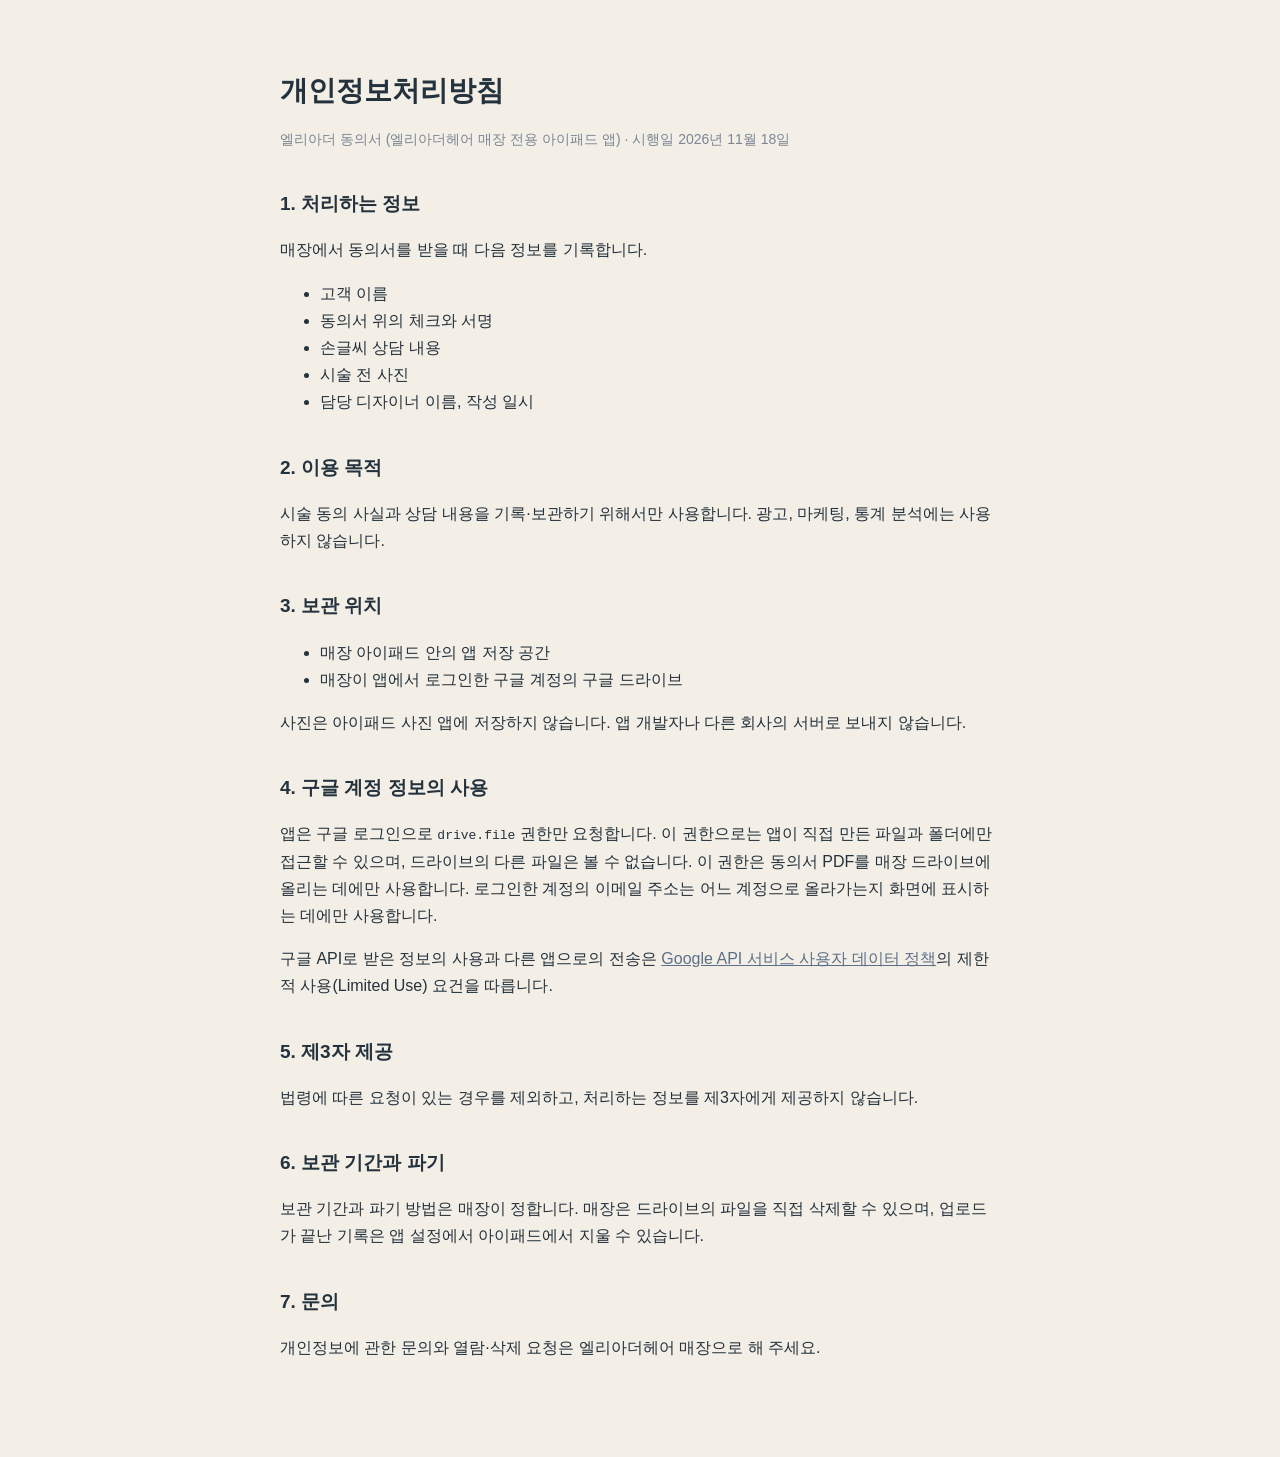
==== privacy.html @ 51c702b4 "Add files via upload" ====
<!doctype html>
<html lang="ko">
<head><meta charset="utf-8"><meta name="viewport" content="width=device-width, initial-scale=1">
<title>개인정보처리방침 – 엘리아더 동의서</title><link rel="stylesheet" href="style.css"></head>
<body><main>
<h1>개인정보처리방침</h1>
<p class="muted">엘리아더 동의서 (엘리아더헤어 매장 전용 아이패드 앱) · 시행일 2026년 11월 18일</p>

<h2>1. 처리하는 정보</h2>
<p>매장에서 동의서를 받을 때 다음 정보를 기록합니다.</p>
<ul>
<li>고객 이름</li>
<li>동의서 위의 체크와 서명</li>
<li>손글씨 상담 내용</li>
<li>시술 전 사진</li>
<li>담당 디자이너 이름, 작성 일시</li>
</ul>

<h2>2. 이용 목적</h2>
<p>시술 동의 사실과 상담 내용을 기록·보관하기 위해서만 사용합니다. 광고, 마케팅, 통계 분석에는 사용하지 않습니다.</p>

<h2>3. 보관 위치</h2>
<ul>
<li>매장 아이패드 안의 앱 저장 공간</li>
<li>매장이 앱에서 로그인한 구글 계정의 구글 드라이브</li>
</ul>
<p>사진은 아이패드 사진 앱에 저장하지 않습니다. 앱 개발자나 다른 회사의 서버로 보내지 않습니다.</p>

<h2>4. 구글 계정 정보의 사용</h2>
<p>앱은 구글 로그인으로 <code>drive.file</code> 권한만 요청합니다. 이 권한으로는 앱이 직접 만든 파일과 폴더에만 접근할 수 있으며, 드라이브의 다른 파일은 볼 수 없습니다. 이 권한은 동의서 PDF를 매장 드라이브에 올리는 데에만 사용합니다. 로그인한 계정의 이메일 주소는 어느 계정으로 올라가는지 화면에 표시하는 데에만 사용합니다.</p>
<p>구글 API로 받은 정보의 사용과 다른 앱으로의 전송은 <a href="https://developers.google.com/terms/api-services-user-data-policy">Google API 서비스 사용자 데이터 정책</a>의 제한적 사용(Limited Use) 요건을 따릅니다.</p>

<h2>5. 제3자 제공</h2>
<p>법령에 따른 요청이 있는 경우를 제외하고, 처리하는 정보를 제3자에게 제공하지 않습니다.</p>

<h2>6. 보관 기간과 파기</h2>
<p>보관 기간과 파기 방법은 매장이 정합니다. 매장은 드라이브의 파일을 직접 삭제할 수 있으며, 업로드가 끝난 기록은 앱 설정에서 아이패드에서 지울 수 있습니다.</p>

<h2>7. 문의</h2>
<p>개인정보에 관한 문의와 열람·삭제 요청은 엘리아더헤어 매장으로 해 주세요.</p>
</main></body></html>
---- style.css ----
body { font-family: -apple-system, "Apple SD Gothic Neo", "Noto Sans KR", sans-serif; color: #24323D; background: #F3EEE6; margin: 0; line-height: 1.7; }
main { max-width: 720px; margin: 0 auto; padding: 48px 24px 80px; }
h1 { font-size: 28px; margin-bottom: 4px; }
h2 { font-size: 19px; margin-top: 36px; }
.muted { color: #7B8794; font-size: 14px; }
a { color: #5B7088; }
img.icon { width: 96px; height: 96px; border-radius: 22px; box-shadow: 0 4px 16px rgba(0,0,0,.12); }
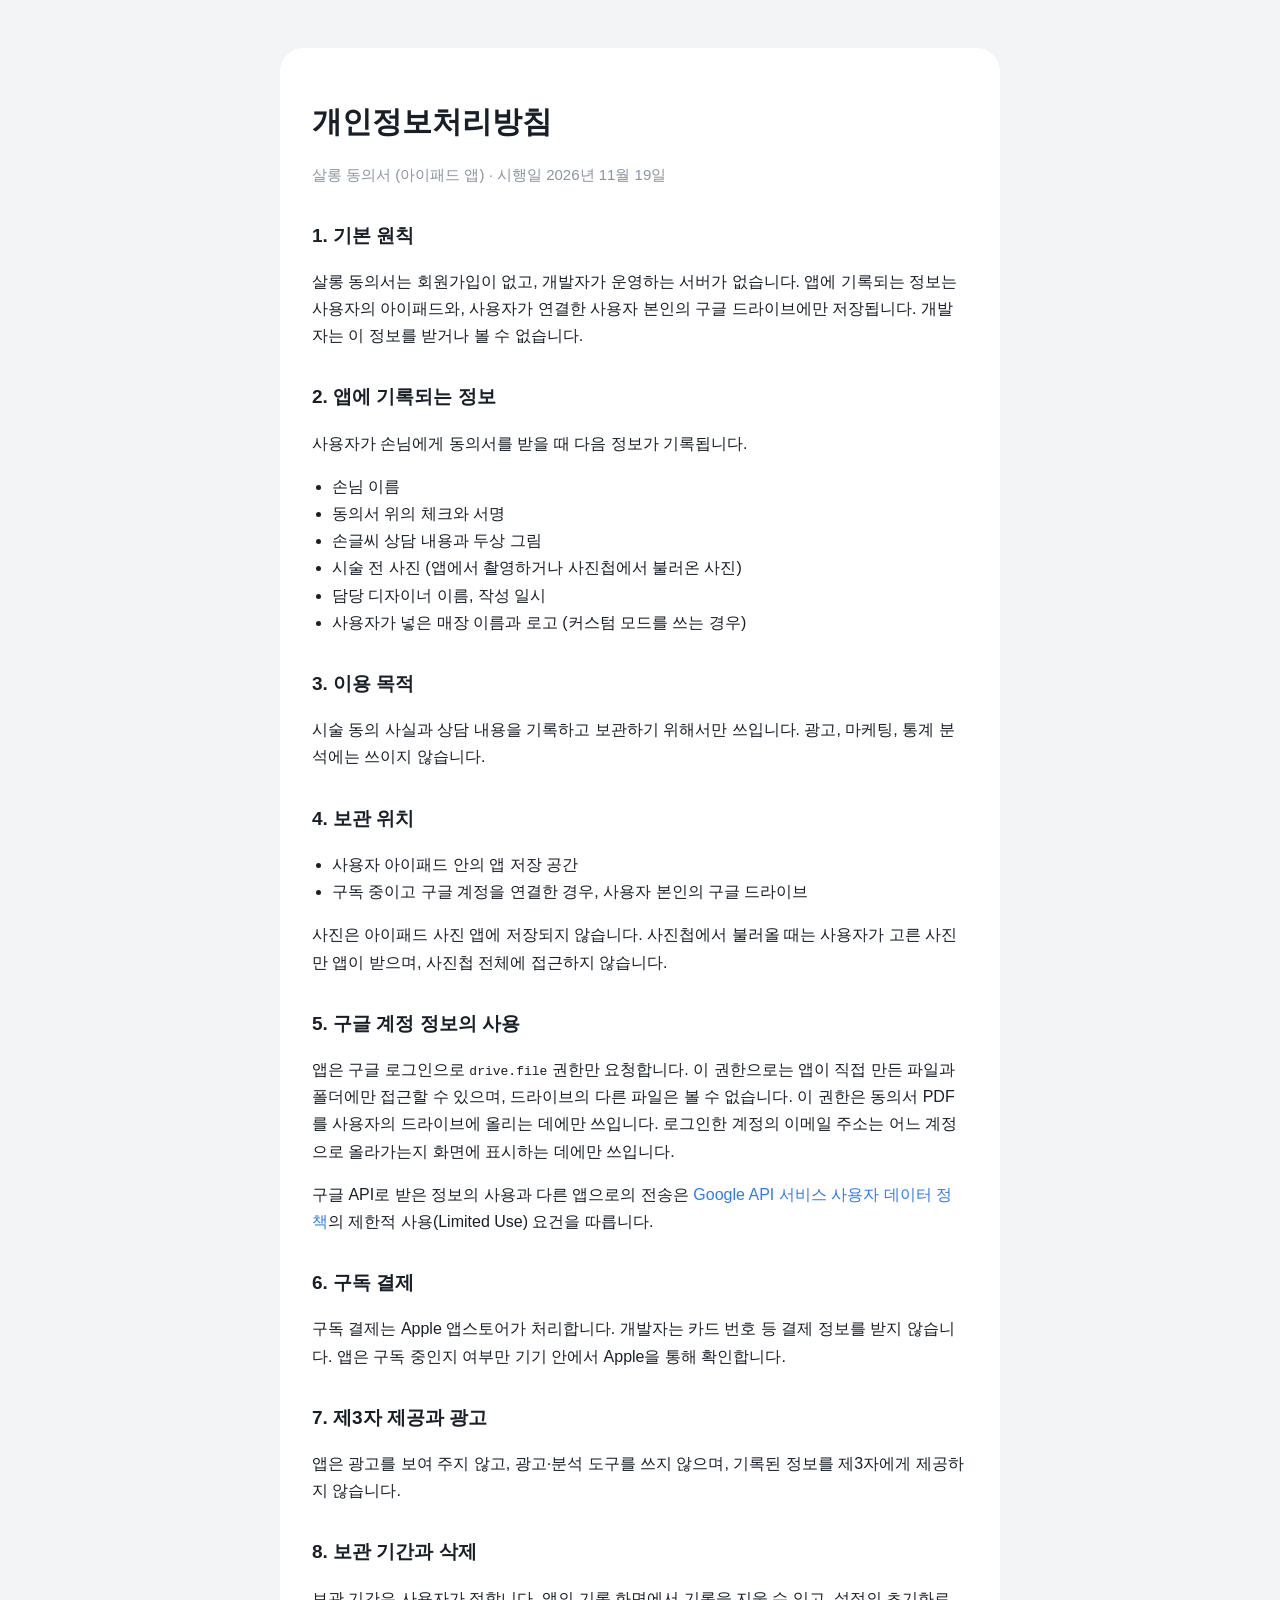
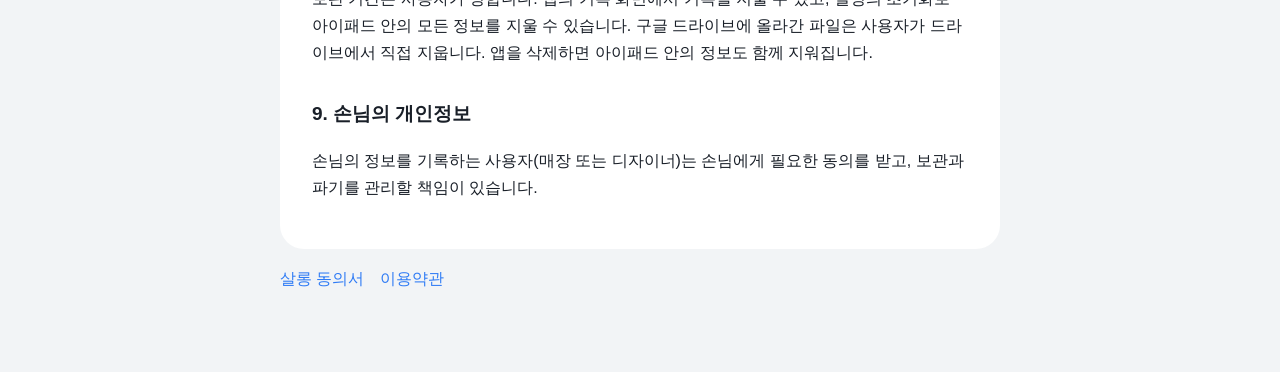
==== commit c3bc8566: "Rename to 살롱 동의서 and add terms" ====
--- a/privacy.html
+++ b/privacy.html
@@ -1,41 +1,50 @@
 <!doctype html>
 <html lang="ko">
 <head><meta charset="utf-8"><meta name="viewport" content="width=device-width, initial-scale=1">
-<title>개인정보처리방침 – 엘리아더 동의서</title><link rel="stylesheet" href="style.css"></head>
-<body><main>
+<title>개인정보처리방침 – 살롱 동의서</title><link rel="stylesheet" href="style.css"></head>
+<body><main><div class="card">
 <h1>개인정보처리방침</h1>
-<p class="muted">엘리아더 동의서 (엘리아더헤어 매장 전용 아이패드 앱) · 시행일 2026년 11월 18일</p>
+<p class="muted">살롱 동의서 (아이패드 앱) · 시행일 2026년 11월 19일</p>
 
-<h2>1. 처리하는 정보</h2>
-<p>매장에서 동의서를 받을 때 다음 정보를 기록합니다.</p>
+<h2>1. 기본 원칙</h2>
+<p>살롱 동의서는 회원가입이 없고, 개발자가 운영하는 서버가 없습니다. 앱에 기록되는 정보는 사용자의 아이패드와, 사용자가 연결한 사용자 본인의 구글 드라이브에만 저장됩니다. 개발자는 이 정보를 받거나 볼 수 없습니다.</p>
+
+<h2>2. 앱에 기록되는 정보</h2>
+<p>사용자가 손님에게 동의서를 받을 때 다음 정보가 기록됩니다.</p>
 <ul>
-<li>고객 이름</li>
+<li>손님 이름</li>
 <li>동의서 위의 체크와 서명</li>
-<li>손글씨 상담 내용</li>
-<li>시술 전 사진</li>
+<li>손글씨 상담 내용과 두상 그림</li>
+<li>시술 전 사진 (앱에서 촬영하거나 사진첩에서 불러온 사진)</li>
 <li>담당 디자이너 이름, 작성 일시</li>
+<li>사용자가 넣은 매장 이름과 로고 (커스텀 모드를 쓰는 경우)</li>
 </ul>
 
-<h2>2. 이용 목적</h2>
-<p>시술 동의 사실과 상담 내용을 기록·보관하기 위해서만 사용합니다. 광고, 마케팅, 통계 분석에는 사용하지 않습니다.</p>
+<h2>3. 이용 목적</h2>
+<p>시술 동의 사실과 상담 내용을 기록하고 보관하기 위해서만 쓰입니다. 광고, 마케팅, 통계 분석에는 쓰이지 않습니다.</p>
 
-<h2>3. 보관 위치</h2>
+<h2>4. 보관 위치</h2>
 <ul>
-<li>매장 아이패드 안의 앱 저장 공간</li>
-<li>매장이 앱에서 로그인한 구글 계정의 구글 드라이브</li>
+<li>사용자 아이패드 안의 앱 저장 공간</li>
+<li>구독 중이고 구글 계정을 연결한 경우, 사용자 본인의 구글 드라이브</li>
 </ul>
-<p>사진은 아이패드 사진 앱에 저장하지 않습니다. 앱 개발자나 다른 회사의 서버로 보내지 않습니다.</p>
+<p>사진은 아이패드 사진 앱에 저장되지 않습니다. 사진첩에서 불러올 때는 사용자가 고른 사진만 앱이 받으며, 사진첩 전체에 접근하지 않습니다.</p>
 
-<h2>4. 구글 계정 정보의 사용</h2>
-<p>앱은 구글 로그인으로 <code>drive.file</code> 권한만 요청합니다. 이 권한으로는 앱이 직접 만든 파일과 폴더에만 접근할 수 있으며, 드라이브의 다른 파일은 볼 수 없습니다. 이 권한은 동의서 PDF를 매장 드라이브에 올리는 데에만 사용합니다. 로그인한 계정의 이메일 주소는 어느 계정으로 올라가는지 화면에 표시하는 데에만 사용합니다.</p>
+<h2>5. 구글 계정 정보의 사용</h2>
+<p>앱은 구글 로그인으로 <code>drive.file</code> 권한만 요청합니다. 이 권한으로는 앱이 직접 만든 파일과 폴더에만 접근할 수 있으며, 드라이브의 다른 파일은 볼 수 없습니다. 이 권한은 동의서 PDF를 사용자의 드라이브에 올리는 데에만 쓰입니다. 로그인한 계정의 이메일 주소는 어느 계정으로 올라가는지 화면에 표시하는 데에만 쓰입니다.</p>
 <p>구글 API로 받은 정보의 사용과 다른 앱으로의 전송은 <a href="https://developers.google.com/terms/api-services-user-data-policy">Google API 서비스 사용자 데이터 정책</a>의 제한적 사용(Limited Use) 요건을 따릅니다.</p>
 
-<h2>5. 제3자 제공</h2>
-<p>법령에 따른 요청이 있는 경우를 제외하고, 처리하는 정보를 제3자에게 제공하지 않습니다.</p>
+<h2>6. 구독 결제</h2>
+<p>구독 결제는 Apple 앱스토어가 처리합니다. 개발자는 카드 번호 등 결제 정보를 받지 않습니다. 앱은 구독 중인지 여부만 기기 안에서 Apple을 통해 확인합니다.</p>
 
-<h2>6. 보관 기간과 파기</h2>
-<p>보관 기간과 파기 방법은 매장이 정합니다. 매장은 드라이브의 파일을 직접 삭제할 수 있으며, 업로드가 끝난 기록은 앱 설정에서 아이패드에서 지울 수 있습니다.</p>
+<h2>7. 제3자 제공과 광고</h2>
+<p>앱은 광고를 보여 주지 않고, 광고·분석 도구를 쓰지 않으며, 기록된 정보를 제3자에게 제공하지 않습니다.</p>
 
-<h2>7. 문의</h2>
-<p>개인정보에 관한 문의와 열람·삭제 요청은 엘리아더헤어 매장으로 해 주세요.</p>
+<h2>8. 보관 기간과 삭제</h2>
+<p>보관 기간은 사용자가 정합니다. 앱의 기록 화면에서 기록을 지울 수 있고, 설정의 초기화로 아이패드 안의 모든 정보를 지울 수 있습니다. 구글 드라이브에 올라간 파일은 사용자가 드라이브에서 직접 지웁니다. 앱을 삭제하면 아이패드 안의 정보도 함께 지워집니다.</p>
+
+<h2>9. 손님의 개인정보</h2>
+<p>손님의 정보를 기록하는 사용자(매장 또는 디자이너)는 손님에게 필요한 동의를 받고, 보관과 파기를 관리할 책임이 있습니다.</p>
+</div>
+<nav><a href="index.html">살롱 동의서</a><a href="terms.html">이용약관</a></nav>
 </main></body></html>
--- a/style.css
+++ b/style.css
@@ -1,7 +1,10 @@
-body { font-family: -apple-system, "Apple SD Gothic Neo", "Noto Sans KR", sans-serif; color: #24323D; background: #F3EEE6; margin: 0; line-height: 1.7; }
+body { font-family: -apple-system, "Apple SD Gothic Neo", "Pretendard", "Noto Sans KR", sans-serif; color: #191F28; background: #F2F4F6; margin: 0; line-height: 1.7; }
 main { max-width: 720px; margin: 0 auto; padding: 48px 24px 80px; }
-h1 { font-size: 28px; margin-bottom: 4px; }
-h2 { font-size: 19px; margin-top: 36px; }
-.muted { color: #7B8794; font-size: 14px; }
-a { color: #5B7088; }
-img.icon { width: 96px; height: 96px; border-radius: 22px; box-shadow: 0 4px 16px rgba(0,0,0,.12); }
+.card { background: #fff; border-radius: 24px; padding: 32px; margin-bottom: 16px; }
+h1 { font-size: 30px; margin: 16px 0 4px; }
+h2 { font-size: 19px; margin-top: 32px; }
+.muted { color: #8B95A1; font-size: 15px; }
+a { color: #2F7BF5; text-decoration: none; }
+img.icon { width: 88px; height: 88px; border-radius: 20px; box-shadow: 0 4px 16px rgba(0,0,0,.08); }
+ul { padding-left: 20px; }
+nav a { margin-right: 16px; }
